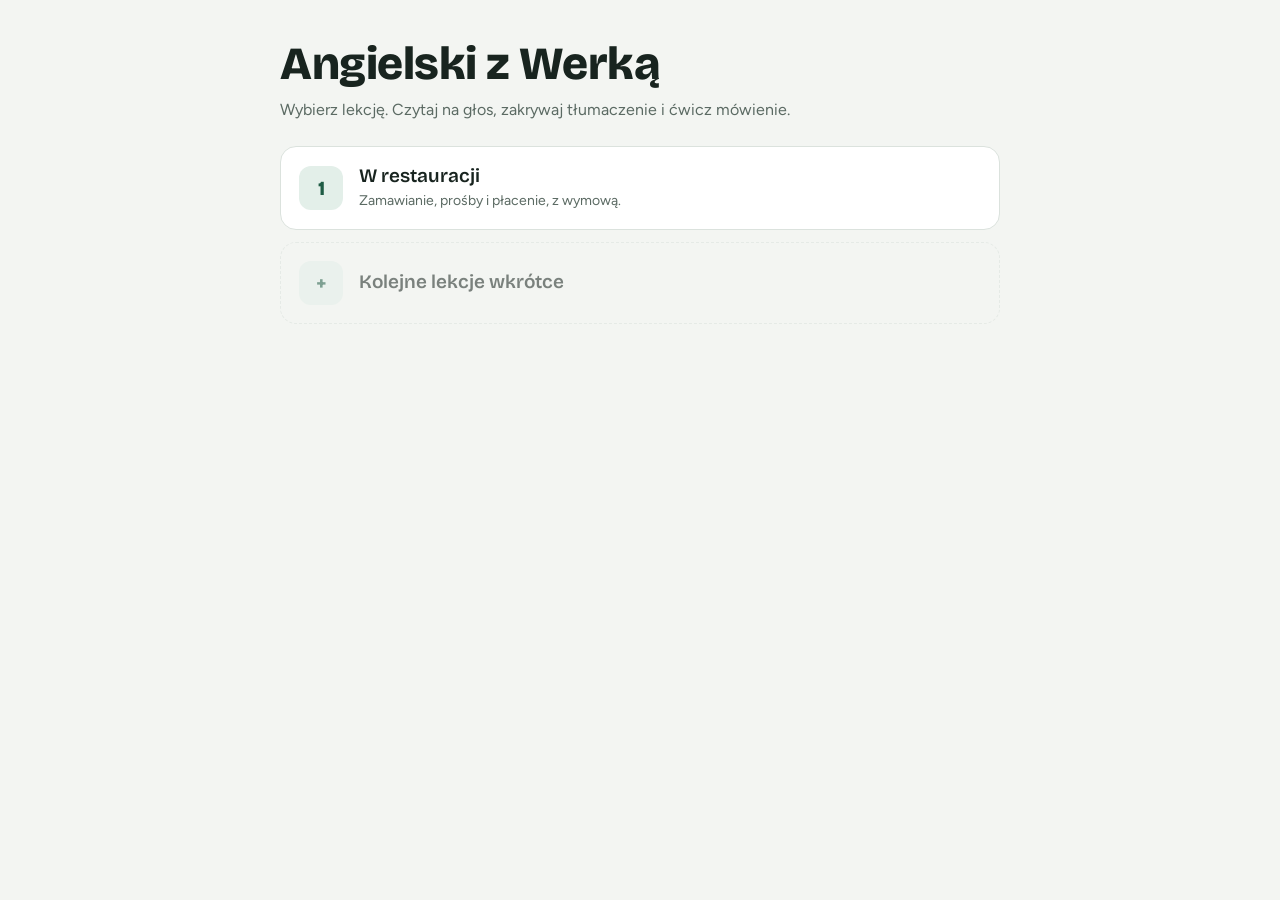
==== index.html @ 6d9f692b "Add lesson site with menu and restaurant lesson Co-Authored-By: Claude Opus 5.5 (1M context) <norepl" ====
<!doctype html>
<html lang="pl">
<meta charset="utf-8">
<meta name="viewport" content="width=device-width, initial-scale=1">
<title>Angielski z Werką</title>
<link rel="preconnect" href="https://fonts.googleapis.com">
<link rel="stylesheet" href="https://fonts.googleapis.com/css2?family=Bricolage+Grotesque:opsz,wght@12..96,600;12..96,800&family=Figtree:wght@400;500;600;700&display=swap">
<style>
:root {
  --bg: #f3f5f2; --surface: #ffffff; --ink: #18241f; --muted: #5b6a63; --line: #dbe2dd;
  --green: #1f5c45; --green-soft: #e3efe9;
  --f-display: "Bricolage Grotesque", "Figtree", system-ui, sans-serif;
  --f-body: "Figtree", system-ui, -apple-system, "Segoe UI", sans-serif;
}
@media (prefers-color-scheme: dark) {
  :root:not([data-theme="light"]) {
    --bg: #111814; --surface: #18221d; --ink: #e8efea; --muted: #9db0a6; --line: #2a3832;
    --green: #7fcfa9; --green-soft: #1e3a2e; color-scheme: dark;
  }
}
* { box-sizing: border-box; }
body { margin: 0; background: var(--bg); color: var(--ink); font-family: var(--f-body); font-size: 16px; line-height: 1.5; padding: 0 16px 48px; }
.wrap { max-width: 720px; margin: 0 auto; }
header { padding-block: 40px 24px; }
h1 { font-family: var(--f-display); font-weight: 800; font-size: clamp(30px, 7vw, 46px); line-height: 1.05; margin: 0 0 10px; letter-spacing: -0.01em; }
header p { margin: 0; color: var(--muted); }
ul { list-style: none; margin: 0; padding: 0; display: grid; gap: 12px; }
a.lesson { display: flex; gap: 16px; align-items: center; padding: 18px; background: var(--surface); border: 1px solid var(--line); border-radius: 16px; color: inherit; text-decoration: none; }
a.lesson:hover { border-color: var(--green); }
.num { flex: none; width: 44px; height: 44px; border-radius: 12px; background: var(--green-soft); color: var(--green); display: grid; place-items: center; font: 800 20px/1 var(--f-display); }
.lesson h2 { margin: 0 0 2px; font: 600 19px/1.2 var(--f-display); }
.lesson p { margin: 0; color: var(--muted); font-size: 14px; }
.soon { opacity: .55; }
</style>
<body>
<div class="wrap">
  <header>
    <h1>Angielski z Werką</h1>
    <p>Wybierz lekcję. Czytaj na głos, zakrywaj tłumaczenie i ćwicz mówienie.</p>
  </header>
  <ul>
    <li><a class="lesson" href="lessons/restauracja.html">
      <span class="num">1</span>
      <span><h2>W restauracji</h2><p>Zamawianie, prośby i płacenie, z wymową.</p></span>
    </a></li>
    <li class="soon"><div class="lesson" style="display:flex;gap:16px;align-items:center;padding:18px;border:1px dashed var(--line);border-radius:16px">
      <span class="num">+</span>
      <span><h2>Kolejne lekcje wkrótce</h2></span>
    </div></li>
  </ul>
</div>
</body>
</html>
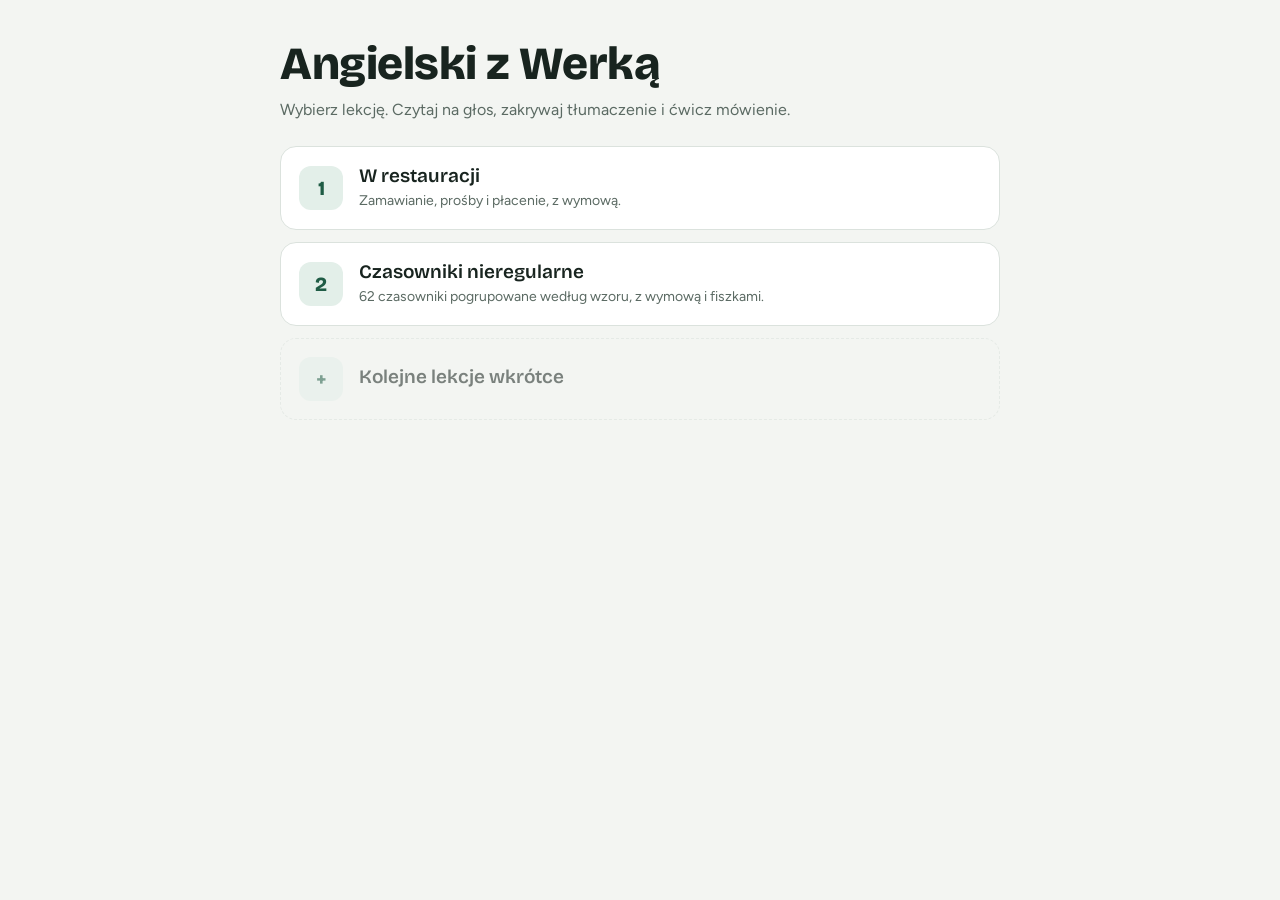
==== commit aa1b5289: "Add irregular verbs lesson 62 everyday verbs grouped by pattern, with British IPA, Polish meanings, " ====
--- a/index.html
+++ b/index.html
@@ -43,6 +43,10 @@
       <span class="num">1</span>
       <span><h2>W restauracji</h2><p>Zamawianie, prośby i płacenie, z wymową.</p></span>
     </a></li>
+    <li><a class="lesson" href="lessons/czasowniki-nieregularne.html">
+      <span class="num">2</span>
+      <span><h2>Czasowniki nieregularne</h2><p>62 czasowniki pogrupowane według wzoru, z wymową i fiszkami.</p></span>
+    </a></li>
     <li class="soon"><div class="lesson" style="display:flex;gap:16px;align-items:center;padding:18px;border:1px dashed var(--line);border-radius:16px">
       <span class="num">+</span>
       <span><h2>Kolejne lekcje wkrótce</h2></span>
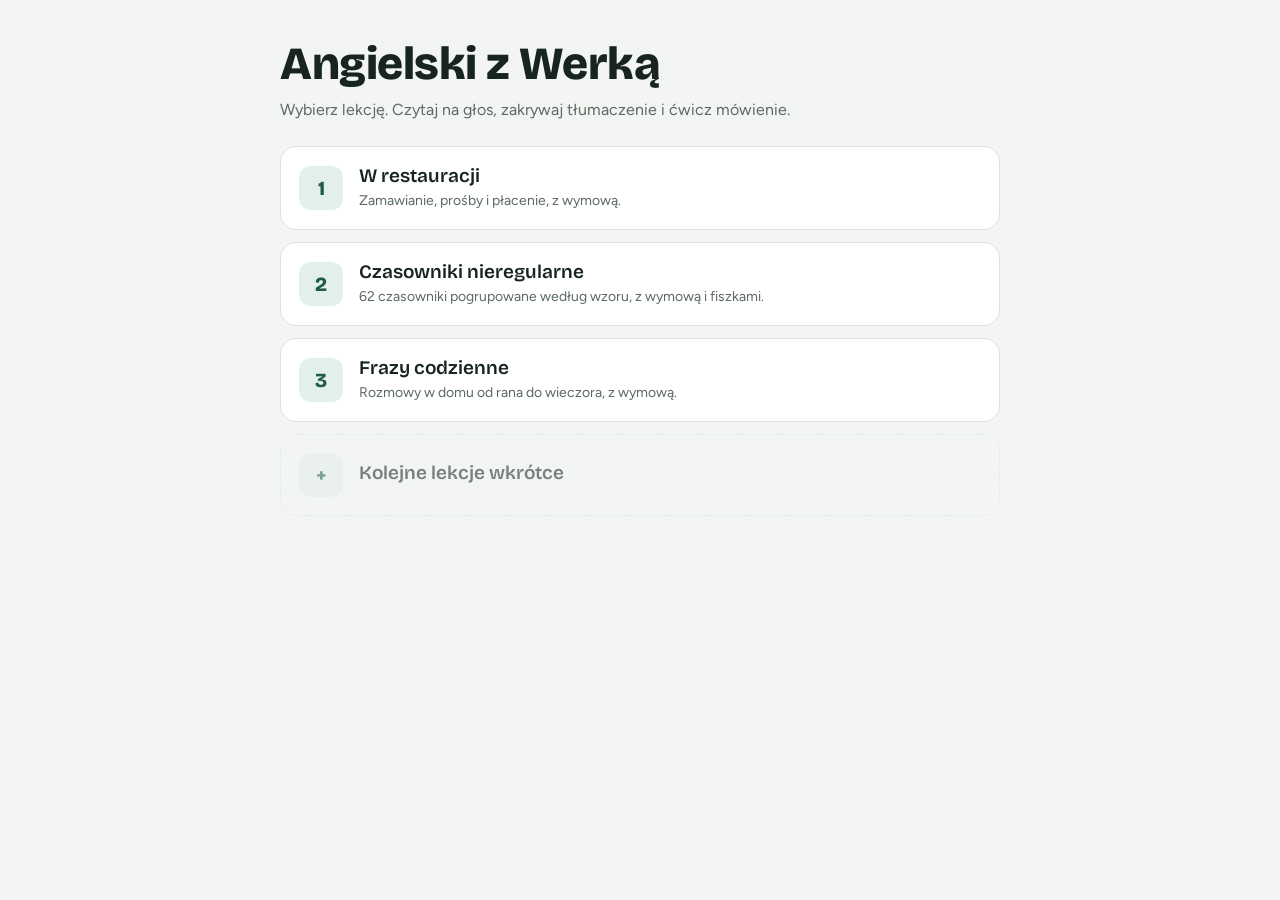
==== commit 7a2ecabe: "Add lesson 3: everyday phrases 72 everyday home phrases from morning to night, with British IPA, Pol" ====
--- a/index.html
+++ b/index.html
@@ -47,6 +47,10 @@
       <span class="num">2</span>
       <span><h2>Czasowniki nieregularne</h2><p>62 czasowniki pogrupowane według wzoru, z wymową i fiszkami.</p></span>
     </a></li>
+    <li><a class="lesson" href="lessons/frazy-codzienne.html">
+      <span class="num">3</span>
+      <span><h2>Frazy codzienne</h2><p>Rozmowy w domu od rana do wieczora, z wymową.</p></span>
+    </a></li>
     <li class="soon"><div class="lesson" style="display:flex;gap:16px;align-items:center;padding:18px;border:1px dashed var(--line);border-radius:16px">
       <span class="num">+</span>
       <span><h2>Kolejne lekcje wkrótce</h2></span>
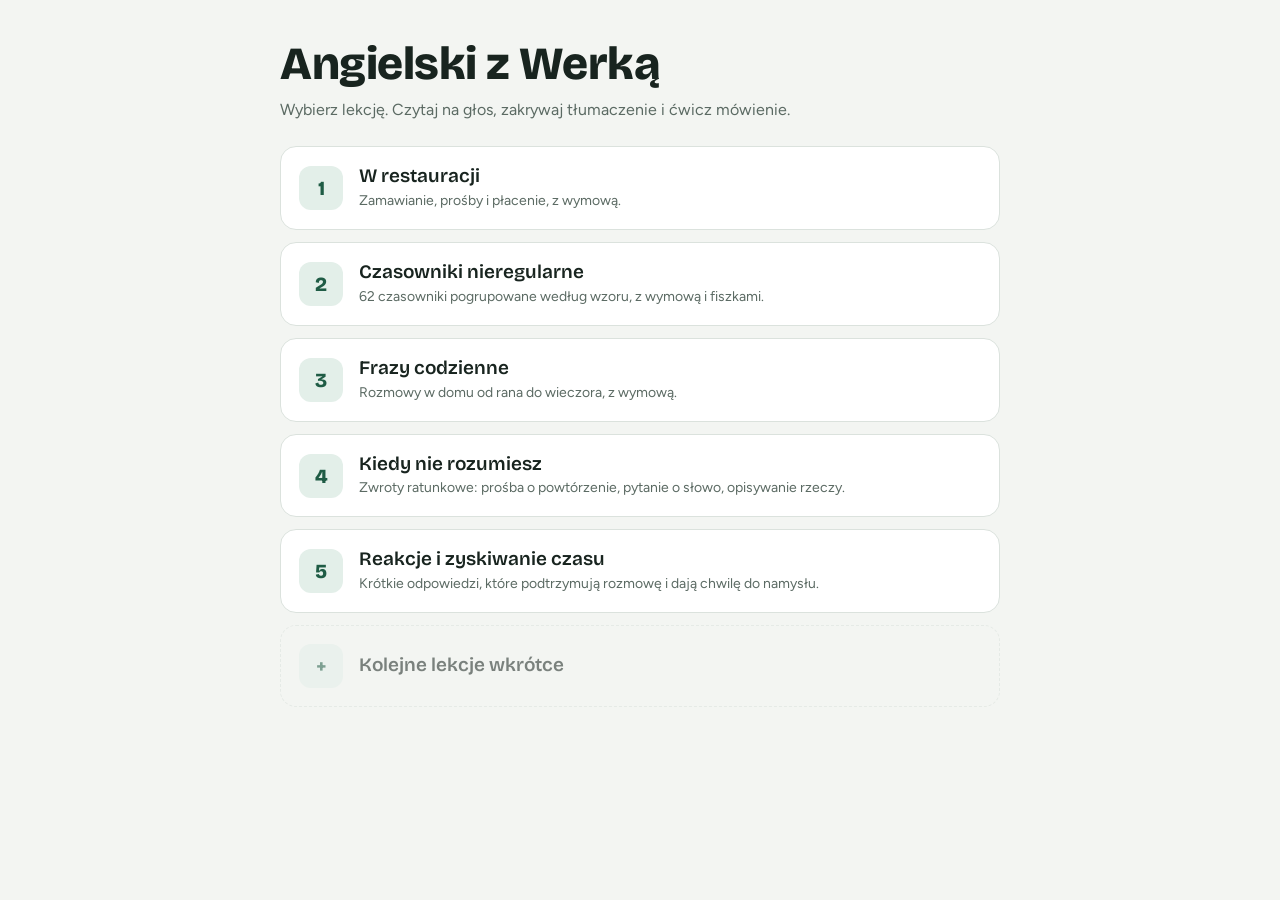
==== commit 34aa65cd: "Add lessons 4 and 5: rescue phrases and reactions Co-Authored-By: Claude Opus 5.5 <noreply@anthropic" ====
--- a/index.html
+++ b/index.html
@@ -51,6 +51,14 @@
       <span class="num">3</span>
       <span><h2>Frazy codzienne</h2><p>Rozmowy w domu od rana do wieczora, z wymową.</p></span>
     </a></li>
+    <li><a class="lesson" href="lessons/kiedy-nie-rozumiesz.html">
+      <span class="num">4</span>
+      <span><h2>Kiedy nie rozumiesz</h2><p>Zwroty ratunkowe: prośba o powtórzenie, pytanie o słowo, opisywanie rzeczy.</p></span>
+    </a></li>
+    <li><a class="lesson" href="lessons/reakcje.html">
+      <span class="num">5</span>
+      <span><h2>Reakcje i zyskiwanie czasu</h2><p>Krótkie odpowiedzi, które podtrzymują rozmowę i dają chwilę do namysłu.</p></span>
+    </a></li>
     <li class="soon"><div class="lesson" style="display:flex;gap:16px;align-items:center;padding:18px;border:1px dashed var(--line);border-radius:16px">
       <span class="num">+</span>
       <span><h2>Kolejne lekcje wkrótce</h2></span>
